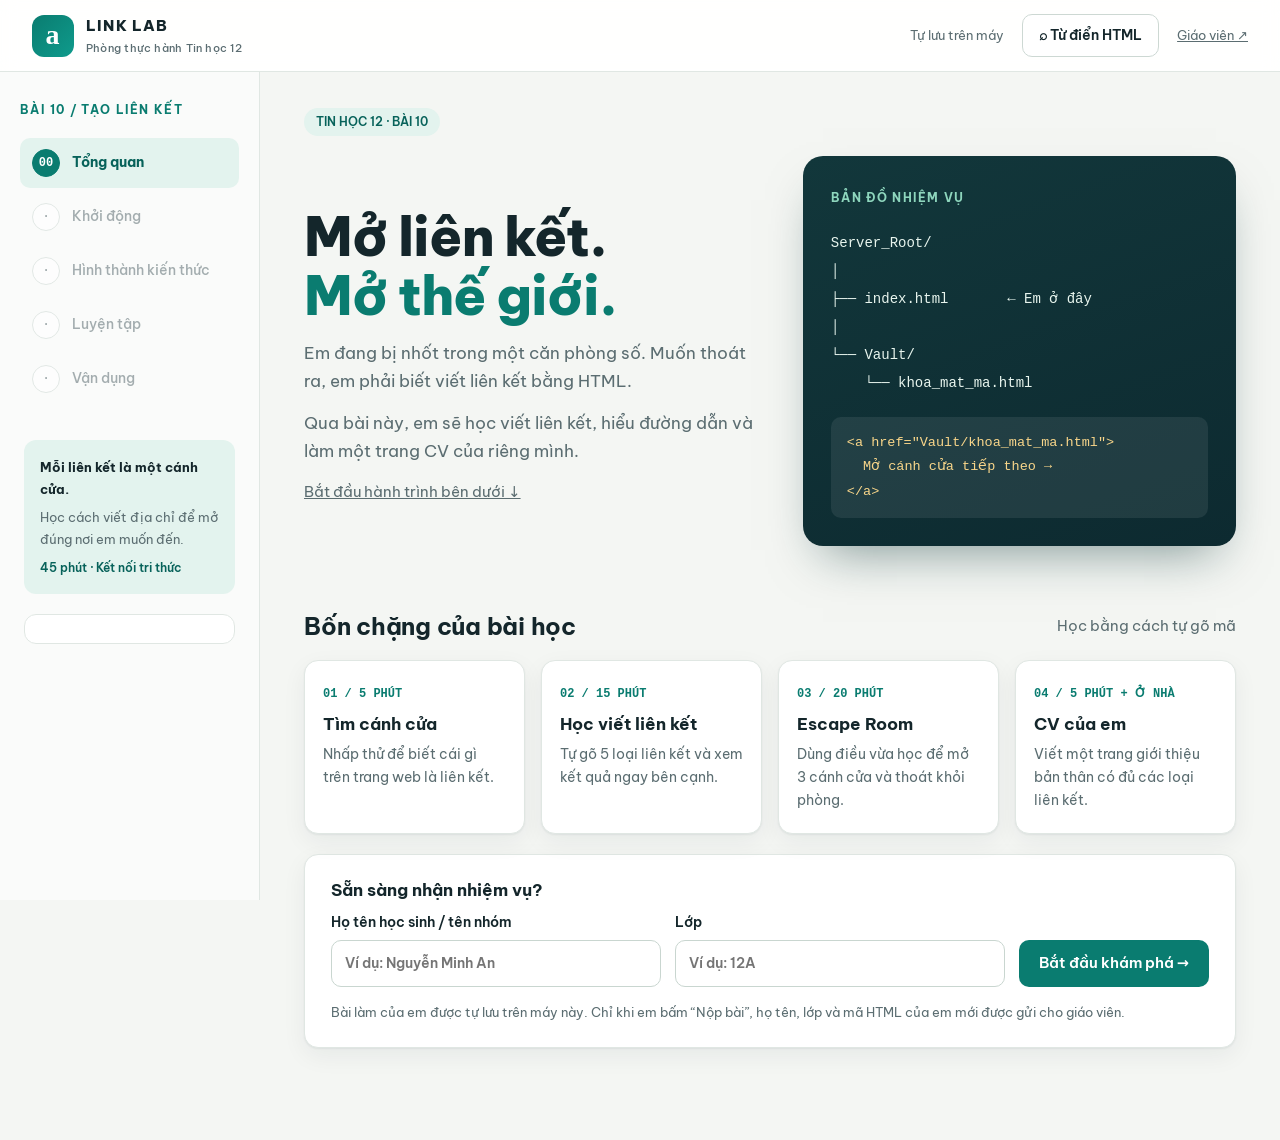
==== index.html @ 13d0dcbb "Bài 10 Tin 12: web học tạo liên kết (Link Lab) Co-Authored-By: Claude Sonnet 5.5 <noreply@anthropic." ====
<!doctype html>
<html lang="vi"><head><meta charset="utf-8"><meta name="viewport" content="width=device-width,initial-scale=1"><link rel="icon" href="assets/images/key.svg"><title>Bài 10 · Tạo liên kết</title><link rel="stylesheet" href="css/style.css"><link rel="preconnect" href="https://www.gstatic.com"></head>
<body><header class="topbar"><a class="brand" href="#home"><span class="brand-mark">a</span><span>LINK LAB <small>Phòng thực hành Tin học 12</small></span></a><div class="top-actions"><span id="save-status">Tự lưu trên máy</span><button id="dictionary-button" class="secondary">⌕ Từ điển HTML</button><a href="teacher.html" class="teacher-link">Giáo viên ↗</a></div></header>
<div class="shell"><aside class="sidebar"><div class="eyebrow">BÀI 10 / TẠO LIÊN KẾT</div><nav id="steps" aria-label="Tiến trình bài học"></nav><div class="sidebar-note"><strong>Mỗi liên kết là một cánh cửa.</strong><p>Học cách viết địa chỉ để mở đúng nơi em muốn đến.</p><span>45 phút · Kết nối tri thức</span></div><div id="student-badge"></div></aside><main id="main" tabindex="-1"></main></div>
<dialog id="dictionary"><div class="dialog-head"><div><span class="eyebrow">TRA CỨU NHANH</span><h2>Từ điển HTML</h2></div><button id="close-dictionary" aria-label="Đóng từ điển">✕</button></div><label for="dictionary-search">Tìm thẻ, thuộc tính hoặc đường dẫn</label><input id="dictionary-search" type="search" placeholder="Ví dụ: href, ../, liên kết ảnh…"><div id="dictionary-results"></div></dialog><div id="toast" role="status" aria-live="polite"></div>
<script src="js/lesson-config.js"></script><script src="js/firebase-config.js"></script><script src="js/storage.js"></script><script src="js/validators.js"></script><script src="js/editor.js"></script><script src="js/api.js"></script><script src="js/activity.js"></script><script src="js/learning.js"></script><script src="js/practice.js"></script><script src="js/final.js"></script><script src="js/app.js"></script></body></html>
---- css/style.css ----
@import url('./fonts.css');

/* ===== Biến thiết kế ===== */
:root{
  --bg:#f4f6f3;--card:#fff;--ink:#14262b;--muted:#5b6d71;--line:#e0e7e3;
  --teal:#0a7c70;--teal-d:#07625a;--pale:#e3f3ee;--amber:#f0b13e;--amber-bg:#fff6e0;
  --red:#b3261e;--red-bg:#fdecea;--code-bg:#10272c;--code-ink:#e6f4ed;
  --radius:14px;--shadow:0 1px 2px rgba(16,40,44,.06),0 8px 24px rgba(16,40,44,.06);
  --font:'Be Vietnam Pro',system-ui,Arial,sans-serif;--mono:Consolas,'Cascadia Code',monospace;
}
*{box-sizing:border-box}
html{scroll-behavior:smooth}
body{margin:0;background:var(--bg);color:var(--ink);font:15px/1.7 var(--font);-webkit-font-smoothing:antialiased}
button,input,textarea,select{font:inherit}
:focus-visible{outline:3px solid #7cc5bb;outline-offset:2px}

/* ===== Chữ ===== */
h1{font-size:clamp(28px,3vw,40px);line-height:1.2;letter-spacing:-.02em;margin:10px 0 14px;font-weight:800}
h2{font-size:24px;line-height:1.35;letter-spacing:-.01em;margin:0 0 12px;font-weight:700}
h3{font-size:17px;line-height:1.4;margin:0 0 8px;font-weight:700}
h4{margin:0 0 8px;font-size:14px}
p{margin:0 0 14px}
a{color:var(--teal)}
.muted{color:var(--muted)}
.lead{font-size:16.5px;color:var(--muted);max-width:760px;margin:0 0 20px}
.eyebrow{font-size:11.5px;font-weight:700;letter-spacing:.12em;color:var(--teal);text-transform:uppercase}
.tag{display:inline-block;font-size:11.5px;font-weight:600;background:var(--pale);color:var(--teal-d);border-radius:999px;padding:4px 12px}
code{font-family:var(--mono);font-size:.92em;color:#075f56;background:#e9f3ef;padding:2px 6px;border-radius:5px}
pre{white-space:pre-wrap;overflow-wrap:anywhere;margin:0}

/* ===== Nút ===== */
button{border:0;background:var(--teal);color:#fff;padding:11px 20px;border-radius:10px;cursor:pointer;font-weight:600;font-size:14.5px;transition:background .15s,transform .05s,box-shadow .15s}
button:hover{background:var(--teal-d)}
button:active{transform:translateY(1px)}
button:disabled,button[aria-disabled="true"]{opacity:.5;cursor:not-allowed}
button.secondary,.secondary{background:#fff;color:var(--ink);border:1px solid #cdd8d3}
button.secondary:hover{background:#f1f6f3}
button.linklike{all:unset;color:#1a5fd0;text-decoration:underline;cursor:pointer;font:inherit}
button.linklike:hover{color:#0b3f94}
button.linklike:focus-visible{outline:3px solid #9bbcf2;outline-offset:2px;border-radius:3px}

/* ===== Biểu mẫu ===== */
label{display:block;font-size:13.5px;font-weight:600}
input,select{display:block;width:100%;padding:11px 13px;border:1px solid #c9d6d0;border-radius:10px;background:#fff;color:var(--ink);margin-top:6px}
input:focus,select:focus,textarea:focus{border-color:var(--teal)}

/* ===== Khung trang ===== */
.topbar{position:sticky;top:0;z-index:20;height:72px;display:flex;justify-content:space-between;align-items:center;padding:0 32px;background:rgba(255,255,255,.92);backdrop-filter:blur(8px);border-bottom:1px solid var(--line)}
.brand{display:flex;gap:12px;align-items:center;text-decoration:none;color:var(--ink);font-weight:800;letter-spacing:.08em;font-size:15px}
.brand small{display:block;font-size:11px;color:var(--muted);font-weight:500;letter-spacing:.02em}
.brand-mark{background:linear-gradient(135deg,#0a7c70,#0f9b8c);color:#fff;font:700 28px Georgia,serif;width:42px;height:42px;line-height:40px;text-align:center;border-radius:12px}
.top-actions{display:flex;align-items:center;gap:18px}
.top-actions>span,.teacher-link{font-size:13px;color:var(--muted)}
.top-actions button{padding:9px 16px;font-size:13.5px}
.shell{display:grid;grid-template-columns:260px minmax(0,1fr);max-width:1500px;margin:0 auto;min-height:calc(100dvh - 72px)}
.sidebar{position:sticky;top:72px;align-self:start;height:calc(100dvh - 72px);overflow:auto;padding:28px 20px;border-right:1px solid var(--line);background:rgba(255,255,255,.55)}
main{padding:36px 44px 72px;min-width:0;max-width:1180px}
nav{margin-top:18px}
nav a{display:flex;gap:12px;align-items:center;text-decoration:none;color:var(--muted);padding:11px 12px;margin:4px 0;border-radius:10px;font-size:14px;font-weight:500}
nav a:hover{background:#eef3f0}
nav a.active{background:var(--pale);color:var(--teal-d);font-weight:700}
nav a.locked{opacity:.55}
nav .num{font:600 12px var(--mono);border:1.5px solid #cdd8d3;border-radius:50%;width:28px;height:28px;display:grid;place-items:center;flex-shrink:0;background:#fff}
nav a.active .num{background:var(--teal);border-color:var(--teal);color:#fff}
.sidebar-note{margin:36px 4px 20px;padding:16px;background:var(--pale);border-radius:12px;font-size:13px}
.sidebar-note p{color:var(--muted);margin:6px 0}
.sidebar-note span{font-size:12px;color:var(--teal-d);font-weight:600}
#student-badge{font-size:13px;margin:16px 4px;padding:14px;background:#fff;border:1px solid var(--line);border-radius:12px;line-height:1.5}
#student-badge button{margin-top:10px;padding:6px 10px;font-size:12px}
@media(prefers-reduced-motion:no-preference){main{animation:appear .25s ease}@keyframes appear{from{opacity:.5;transform:translateY(6px)}to{opacity:1;transform:none}}}

/* ===== Thẻ ===== */
.panel{background:var(--card);border:1px solid var(--line);border-radius:var(--radius);padding:24px 26px;margin:20px 0;box-shadow:var(--shadow)}
.section-head{display:flex;justify-content:space-between;gap:20px;align-items:center;margin:28px 0 18px}
.section-head h2{margin:0}
.connection{font-size:13px;color:var(--muted);margin:14px 0 0}
.join{display:flex;gap:14px;align-items:end;flex-wrap:wrap}
.join label{flex:1;min-width:180px}
.big-number{font-size:52px;line-height:1.2;color:var(--teal);font-weight:800;letter-spacing:.04em;margin:8px 0}
details summary{cursor:pointer;font-weight:600}
details>div{margin-top:16px}

/* ===== Trang chủ ===== */
.hero{display:grid;grid-template-columns:1.05fr 1fr;gap:44px;align-items:center;padding:20px 0 36px}
.hero h1{font-size:clamp(36px,4.2vw,56px);line-height:1.1}
.hero h1 em{font-style:normal;color:var(--teal)}
.hero p{max-width:480px;color:var(--muted);font-size:16.5px}
.map-hero{background:linear-gradient(160deg,#12373b,#0d2a30);border-radius:20px;color:#e8f5ee;padding:28px;box-shadow:0 24px 48px -20px rgba(8,50,50,.5)}
.map-hero .eyebrow{color:#8ed6bd}
.map-hero pre{line-height:2;font:14px/2 var(--mono);margin:20px 0}
.map-hero .route-line{background:rgba(255,255,255,.08);padding:14px 16px;border-radius:10px;color:#f9d68a;font-family:var(--mono);font-size:13.5px;line-height:1.8}
.journey{display:grid;grid-template-columns:repeat(4,1fr);gap:16px}
.journey article{background:#fff;border:1px solid var(--line);border-radius:var(--radius);padding:18px 18px 8px;box-shadow:var(--shadow)}
.journey article span{font:600 12px var(--mono);color:var(--teal)}
.journey h3{margin:8px 0 6px}
.journey p{font-size:13.5px;color:var(--muted)}

/* ===== Khởi động: trang bài viết giả ===== */
.mock-page{background:#fff;border:1px solid var(--line);border-radius:var(--radius);overflow:hidden;margin:20px 0;box-shadow:var(--shadow)}
.mock-bar{display:flex;align-items:center;gap:6px;padding:10px 16px;background:#eef2ef;border-bottom:1px solid var(--line);font-size:13px;color:var(--muted)}
.mock-bar i{width:11px;height:11px;border-radius:50%;background:#c9d2cd}
.mock-bar span{margin-left:10px;background:#fff;border-radius:999px;padding:5px 16px;flex:1;overflow:hidden;text-overflow:ellipsis;white-space:nowrap;border:1px solid var(--line)}
.mock-body{display:grid;grid-template-columns:1fr 220px;gap:28px;padding:28px;align-items:start}
.mock-text h2{margin:12px 0 6px}
.byline{color:var(--muted);font-size:14px}
button.linklike.mention{color:#0b7d6e;font-weight:600;text-decoration:none}
button.linklike.mention:hover{text-decoration:underline}
button.thumb{all:unset;cursor:pointer;display:block;border:1px solid var(--line);border-radius:12px;padding:16px;text-align:center;background:#f6f9f7;transition:border-color .15s,box-shadow .15s}
button.thumb:hover{border-color:#1a5fd0;box-shadow:0 4px 14px rgba(26,95,208,.15)}
button.thumb:focus-visible{outline:3px solid #9bbcf2}
button.thumb span{display:block;margin-top:8px;font-size:13px;color:var(--muted)}

/* ===== Hoạt động: tab, soạn mã, xem trước ===== */
.activity-tabs{display:flex;gap:8px;flex-wrap:wrap;margin:18px 0 22px}
.activity-tabs button{background:#fff;border:1px solid var(--line);color:var(--muted);font-size:13px;padding:8px 14px;border-radius:999px;font-weight:500}
.activity-tabs button:hover:not(:disabled){background:#eef4f1}
.activity-tabs button.current{background:var(--teal);border-color:var(--teal);color:#fff;font-weight:600}
.tip{background:var(--amber-bg);border-left:4px solid var(--amber);padding:14px 18px;font-size:14.5px;margin:18px 0;border-radius:0 12px 12px 0}
.workspace{display:grid;grid-template-columns:minmax(0,1fr) minmax(0,1fr);border:1px solid var(--line);border-radius:var(--radius);overflow:hidden;background:#fff;margin-top:18px;box-shadow:var(--shadow)}
.editor-side{min-width:0;background:var(--code-bg);color:#fff}
.pane-head{padding:11px 16px;font-size:12px;font-weight:600;letter-spacing:.04em;display:flex;justify-content:space-between;gap:10px;border-bottom:1px solid rgba(255,255,255,.1);color:#b9d3cd}
.preview-side{min-width:0}
.preview-side .pane-head{background:#eef3f0;border-bottom:1px solid var(--line);color:var(--muted)}
.code-wrap{display:flex;min-height:320px}
.lines{white-space:pre;text-align:right;font:13px/1.8 var(--mono);padding:16px 10px;color:#6d8d89;background:#0c2024;user-select:none}
.code-wrap textarea{width:100%;resize:vertical;min-height:320px;background:transparent;color:var(--code-ink);border:0;padding:16px 14px;font:14px/1.8 var(--mono);tab-size:2;outline:none}
.preview-side iframe{width:100%;height:322px;border:0;background:#fff;display:block}
.preview-links{padding:12px 16px;border-top:1px solid var(--line);font-size:13px;color:var(--muted)}
.preview-links button{padding:6px 12px;font-size:12.5px;margin:4px 6px 4px 0;background:var(--pale);color:var(--teal-d);border-radius:999px}
.preview-links button:hover{background:#cfe9e1}
.actions{display:flex;align-items:center;gap:12px;flex-wrap:wrap;margin:18px 0}
.feedback{border-radius:12px;background:var(--amber-bg);padding:14px 18px;margin:14px 0;border:1px solid #f1d9a0}
.feedback.good{background:var(--pale);color:#065b51;border-color:#b4ddd2;font-weight:600}
.checks{padding:0;margin:10px 0;list-style:none}
.checks li{padding:7px 0;font-size:14px}
.checks li::before{content:'○';margin-right:10px;color:var(--muted)}
.checks li.ok::before{content:'✓';color:var(--teal);font-weight:700}
.checks li.ok{color:var(--teal-d)}
#submit-status,#door-result{line-height:1.6}

/* ===== Hình thành kiến thức: mã mẫu + giải thích ===== */
.lesson-card{background:#fff;border:1px solid var(--line);border-radius:var(--radius);padding:22px 24px;margin:18px 0;box-shadow:var(--shadow)}
.card-label{font-size:11.5px;font-weight:700;letter-spacing:.12em;color:var(--teal);margin-bottom:12px}
.knowledge{display:grid;grid-template-columns:minmax(0,1.25fr) minmax(0,1fr);gap:26px;align-items:start}
.knowledge iframe{width:100%;height:150px;background:#fff;border:1px solid var(--line);border-radius:10px;margin-top:6px}
pre.sample{background:#f2f6f4;padding:16px 18px;border-radius:10px;border-left:4px solid var(--teal);font:14px/2 var(--mono)}
.seg{border-radius:4px;padding:2px 3px}
.c1{background:#cfe3ff}.c2{background:#ffe08a}.c3{background:#c8f0d6}.c4{background:#ffc9e0}.c5{background:#dcc8fb}
.legend-title{margin:18px 0 10px;font-size:14px;color:var(--ink)}
.legend{list-style:none;margin:0;padding:0;display:grid;gap:10px}
.legend li{display:flex;gap:12px;align-items:flex-start;line-height:1.55;font-size:14px}
.legend li>div{display:flex;flex-direction:column;gap:3px}
.legend li>div span{color:#3d5054}
.legend code{background:transparent;padding:0;font-size:13.5px;color:var(--ink);font-weight:600;word-break:break-all}
.dot{display:inline-block;width:16px;height:16px;border-radius:5px;flex:none;margin-top:4px;border:1px solid rgba(0,0,0,.12)}

/* ===== URL gợi ý, đề CV ===== */
.url-bar{margin:16px 0;padding:14px 18px;background:#f0f6f3;border:1px dashed #b9cfc7;border-radius:12px}
.url-bar .muted{margin-left:8px;font-size:13px}
.url-bar>div{display:flex;flex-wrap:wrap;gap:8px;margin-top:10px}
button.url-chip{display:flex;flex-direction:column;align-items:flex-start;gap:2px;padding:8px 14px;text-align:left}
button.url-chip small{font-size:12px;font-weight:400;opacity:.75}
ol.task-steps{margin:10px 0 14px 22px;padding:0}
ol.task-steps li{margin:6px 0}

/* ===== Hộp thoại, thông báo ===== */
dialog{width:min(620px,94vw);max-height:86dvh;border:0;border-radius:18px;padding:28px;color:var(--ink);box-shadow:0 30px 80px rgba(8,30,34,.35)}
dialog::backdrop{background:rgba(16,43,52,.5);backdrop-filter:blur(3px)}
.dialog-head{display:flex;justify-content:space-between;align-items:center;gap:12px}
.dialog-head h2{margin:4px 0 16px}
.dialog-head button{padding:7px 12px;background:var(--pale);color:var(--ink)}
.dict-entry{border-bottom:1px solid var(--line);padding:16px 0}
.dict-entry p{font-size:14px;margin-bottom:8px}
.dict-entry pre{font:13px/1.7 var(--mono);background:#f2f6f4;padding:10px 12px;border-radius:8px}
#toast{position:fixed;bottom:28px;left:50%;transform:translateX(-50%);background:#12373b;color:#fff;padding:13px 22px;border-radius:12px;box-shadow:0 10px 30px rgba(0,0,0,.25);max-width:90vw;z-index:50;display:none;font-size:14px}
#toast.show{display:block}

/* ===== Trang giáo viên ===== */
.teacher-main{max-width:1150px;margin:0 auto;padding:40px 28px}
.student-row{display:flex;justify-content:space-between;gap:20px;align-items:center;padding:14px 0;border-bottom:1px solid var(--line)}
.student-row:last-child{border-bottom:0}
.student-row button{font-size:13px;padding:8px 14px}

/* ===== Máy tính bảng ===== */
@media(max-width:1100px){
  main{padding:30px 26px 60px}
  .shell{grid-template-columns:210px 1fr}
  .sidebar{padding:22px 12px}
  .topbar{padding:0 20px}
  .hero{gap:26px}
  .journey{grid-template-columns:repeat(2,1fr)}
}
/* ===== Điện thoại ===== */
@media(max-width:760px){
  body{font-size:14.5px}
  .topbar{height:auto;min-height:64px;padding:10px 16px;gap:10px}
  .top-actions{gap:8px}
  .top-actions>span,.teacher-link,.brand small{display:none}
  .top-actions button{font-size:12.5px;padding:9px 12px}
  .brand{font-size:13px}
  .brand-mark{width:36px;height:36px;line-height:34px;font-size:24px}
  .shell{display:block}
  .sidebar{position:static;height:auto;padding:8px 12px;border-right:0;border-bottom:1px solid var(--line);background:#fff;overflow:visible}
  .sidebar>.eyebrow,.sidebar-note,#student-badge{display:none}
  nav{margin:0;display:flex;overflow:auto;gap:4px}
  nav a{white-space:nowrap;padding:8px 10px;font-size:13px;margin:0}
  nav .num{display:none}
  main{padding:22px 16px 56px}
  .hero,.knowledge,.workspace,.mock-body{grid-template-columns:1fr}
  .hero{padding-top:0}
  .hero h1{font-size:38px}
  .map-hero{padding:22px}
  .journey{grid-template-columns:1fr}
  .panel,.lesson-card{padding:18px}
  .mock-body{padding:18px}
  .section-head{align-items:flex-start;flex-direction:column;gap:8px}
  .student-row{align-items:flex-start;flex-direction:column}
  .join{align-items:stretch}
  .join label{min-width:100%}
  .url-bar .muted{display:block;margin:4px 0 0}
}

.effect{margin:12px 0 0;padding:10px 14px;background:var(--pale);border-radius:10px;font-size:14px;line-height:1.6}

.review-list{display:flex;flex-wrap:wrap;gap:10px;margin-top:6px}
a.review-link{display:inline-flex;align-items:center;gap:10px;padding:10px 16px;border:1px solid var(--line);border-radius:999px;background:#fff;color:var(--ink);text-decoration:none;font-weight:500}
a.review-link b{display:grid;place-items:center;width:24px;height:24px;border-radius:50%;background:var(--pale);color:var(--teal-d);font-size:12px}
a.review-link:hover{border-color:var(--teal);background:#f1f8f5}

.task-list{margin:8px 0 0;padding-left:22px}
.task-list li{margin:5px 0;line-height:1.6}
.task-list li::marker{color:var(--amber)}
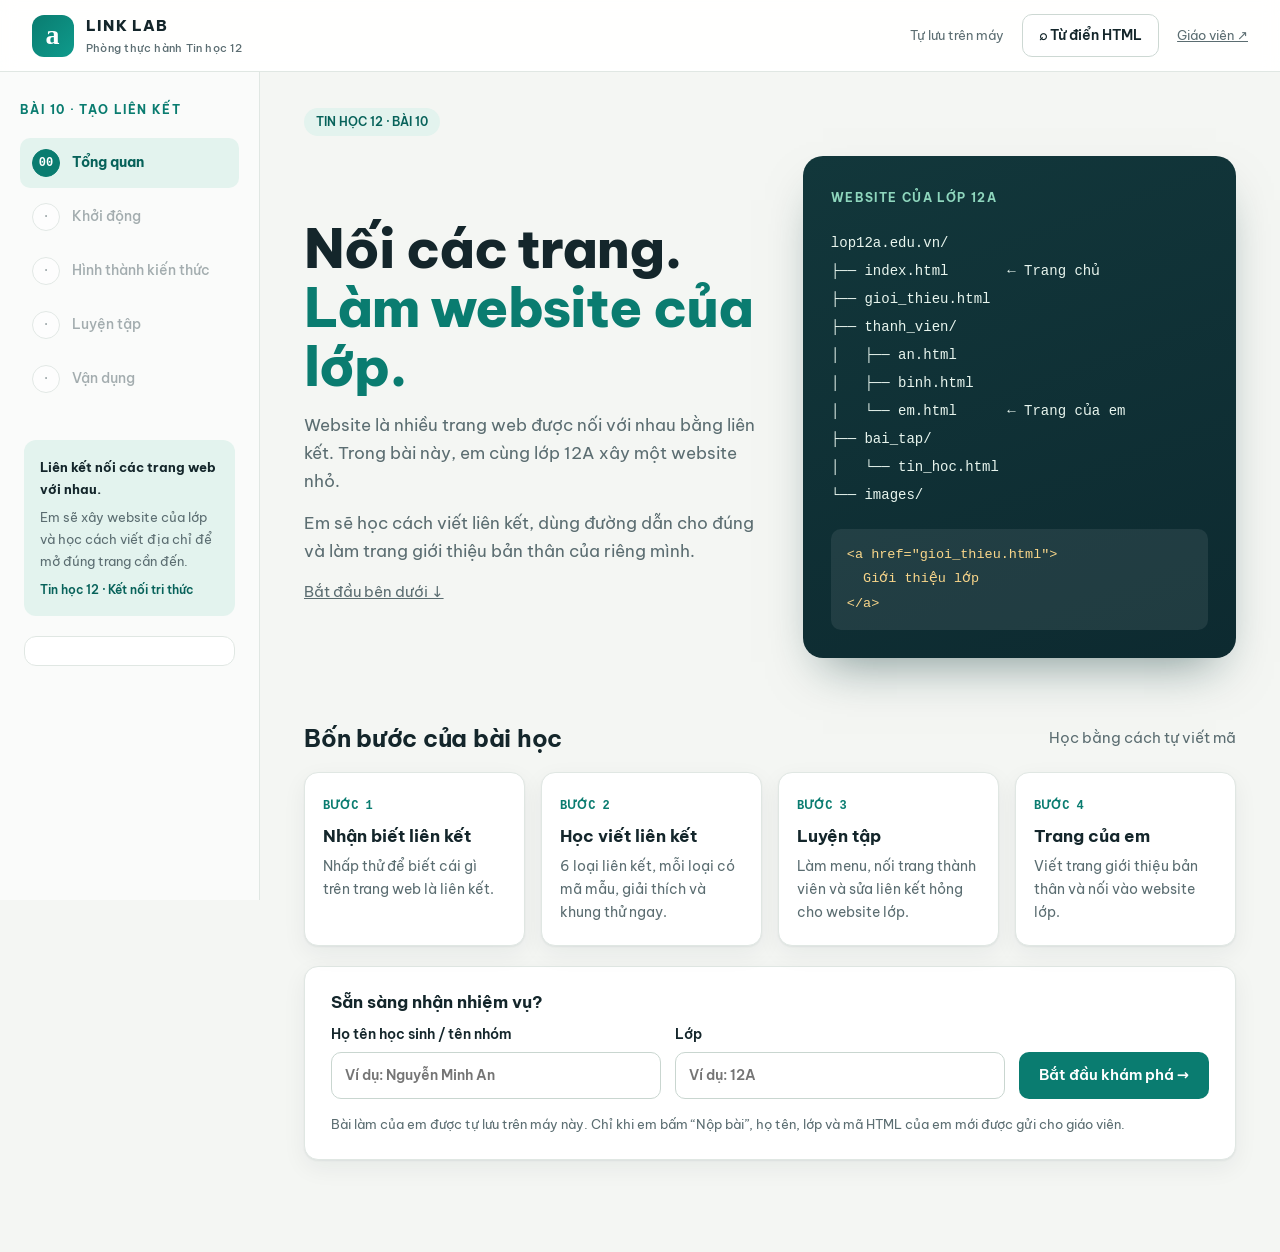
==== commit 41703eea: "Thiết kế lại nội dung: dự án website lớp 12A - Hình thành kiến thức 6 bài: URL tuyệt đối, cùng thư m" ====
--- a/index.html
+++ b/index.html
@@ -1,6 +1,6 @@
 <!doctype html>
 <html lang="vi"><head><meta charset="utf-8"><meta name="viewport" content="width=device-width,initial-scale=1"><link rel="icon" href="assets/images/key.svg"><title>Bài 10 · Tạo liên kết</title><link rel="stylesheet" href="css/style.css"><link rel="preconnect" href="https://www.gstatic.com"></head>
 <body><header class="topbar"><a class="brand" href="#home"><span class="brand-mark">a</span><span>LINK LAB <small>Phòng thực hành Tin học 12</small></span></a><div class="top-actions"><span id="save-status">Tự lưu trên máy</span><button id="dictionary-button" class="secondary">⌕ Từ điển HTML</button><a href="teacher.html" class="teacher-link">Giáo viên ↗</a></div></header>
-<div class="shell"><aside class="sidebar"><div class="eyebrow">BÀI 10 / TẠO LIÊN KẾT</div><nav id="steps" aria-label="Tiến trình bài học"></nav><div class="sidebar-note"><strong>Mỗi liên kết là một cánh cửa.</strong><p>Học cách viết địa chỉ để mở đúng nơi em muốn đến.</p><span>45 phút · Kết nối tri thức</span></div><div id="student-badge"></div></aside><main id="main" tabindex="-1"></main></div>
+<div class="shell"><aside class="sidebar"><div class="eyebrow">BÀI 10 · TẠO LIÊN KẾT</div><nav id="steps" aria-label="Tiến trình bài học"></nav><div class="sidebar-note"><strong>Liên kết nối các trang web với nhau.</strong><p>Em sẽ xây website của lớp và học cách viết địa chỉ để mở đúng trang cần đến.</p><span>Tin học 12 · Kết nối tri thức</span></div><div id="student-badge"></div></aside><main id="main" tabindex="-1"></main></div>
 <dialog id="dictionary"><div class="dialog-head"><div><span class="eyebrow">TRA CỨU NHANH</span><h2>Từ điển HTML</h2></div><button id="close-dictionary" aria-label="Đóng từ điển">✕</button></div><label for="dictionary-search">Tìm thẻ, thuộc tính hoặc đường dẫn</label><input id="dictionary-search" type="search" placeholder="Ví dụ: href, ../, liên kết ảnh…"><div id="dictionary-results"></div></dialog><div id="toast" role="status" aria-live="polite"></div>
 <script src="js/lesson-config.js"></script><script src="js/firebase-config.js"></script><script src="js/storage.js"></script><script src="js/validators.js"></script><script src="js/editor.js"></script><script src="js/api.js"></script><script src="js/activity.js"></script><script src="js/learning.js"></script><script src="js/practice.js"></script><script src="js/final.js"></script><script src="js/app.js"></script></body></html>
--- a/css/style.css
+++ b/css/style.css
@@ -230,3 +230,15 @@
 .task-list{margin:8px 0 0;padding-left:22px}
 .task-list li{margin:5px 0;line-height:1.6}
 .task-list li::marker{color:var(--amber)}
+
+#login-hint{display:block;margin-top:6px;font-weight:500;min-height:1.2em}
+
+.row-actions{display:flex;gap:8px;flex-wrap:wrap}
+button.danger{background:#fff;color:var(--red);border:1px solid #efc4c0}
+button.danger:hover{background:var(--red-bg)}
+
+/* Sơ đồ thư mục của website lớp */
+.site-tree{background:#fff;border:1px solid var(--line);border-radius:var(--radius);padding:12px 18px;margin:14px 0;box-shadow:var(--shadow)}
+.site-tree summary{cursor:pointer;font-weight:600;font-size:14px}
+.site-tree pre{font:13.5px/1.75 var(--mono);margin-top:10px;overflow-x:auto;white-space:pre}
+.site-tree .here{background:#dbeafe;border-radius:4px;padding:1px 6px;color:#0b3f94;font-weight:600}
